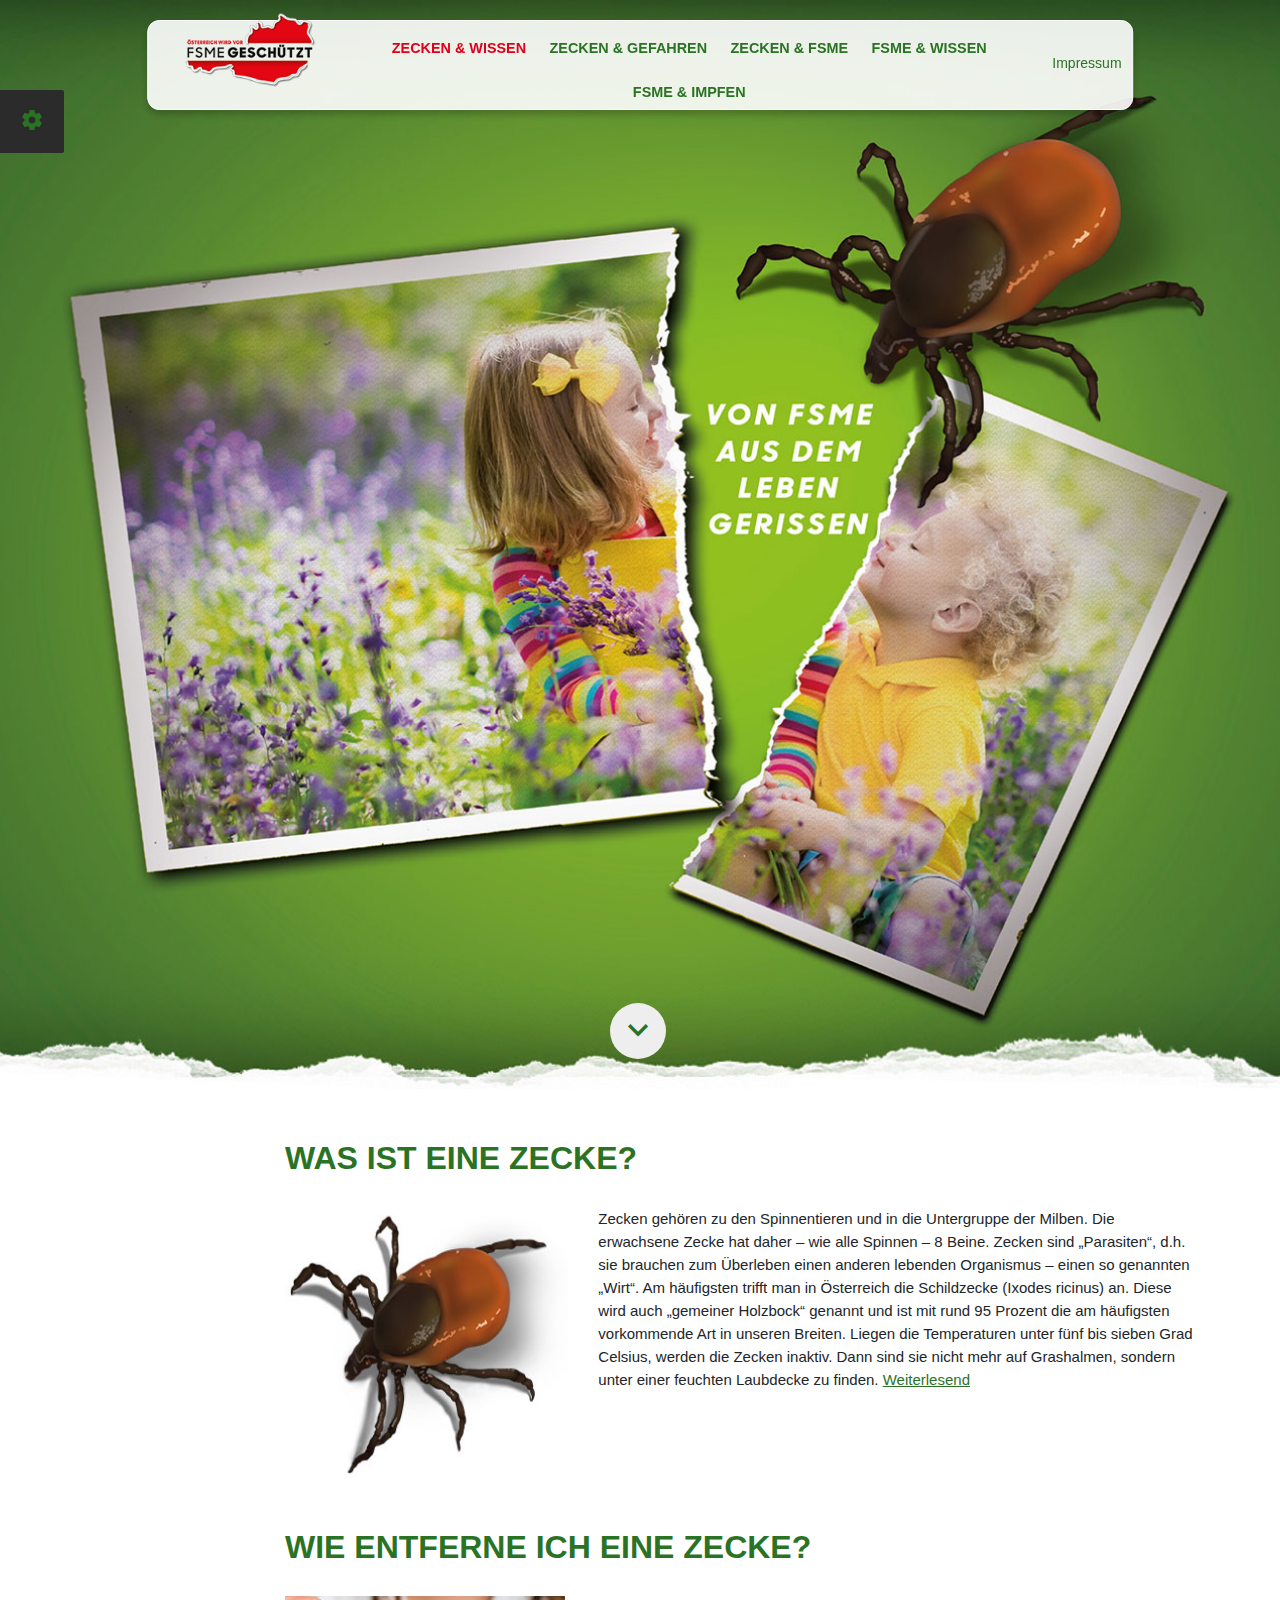
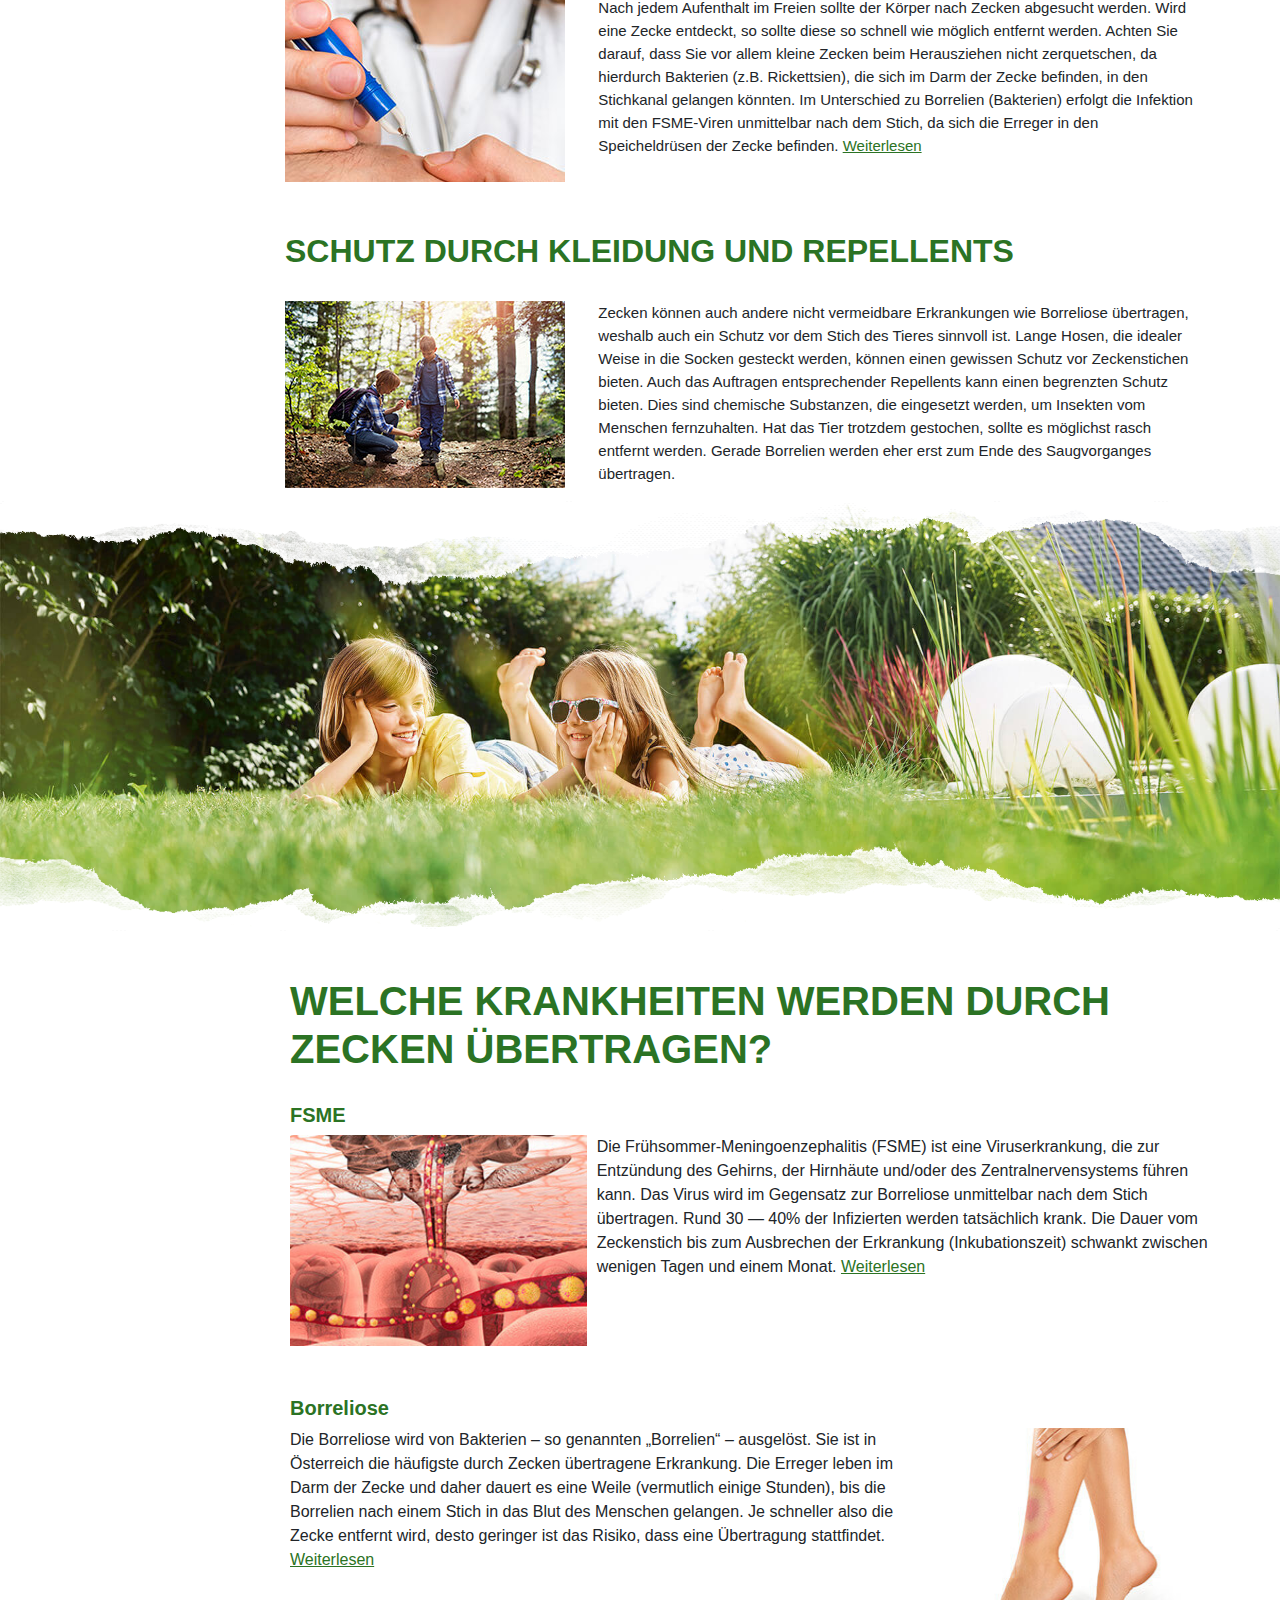
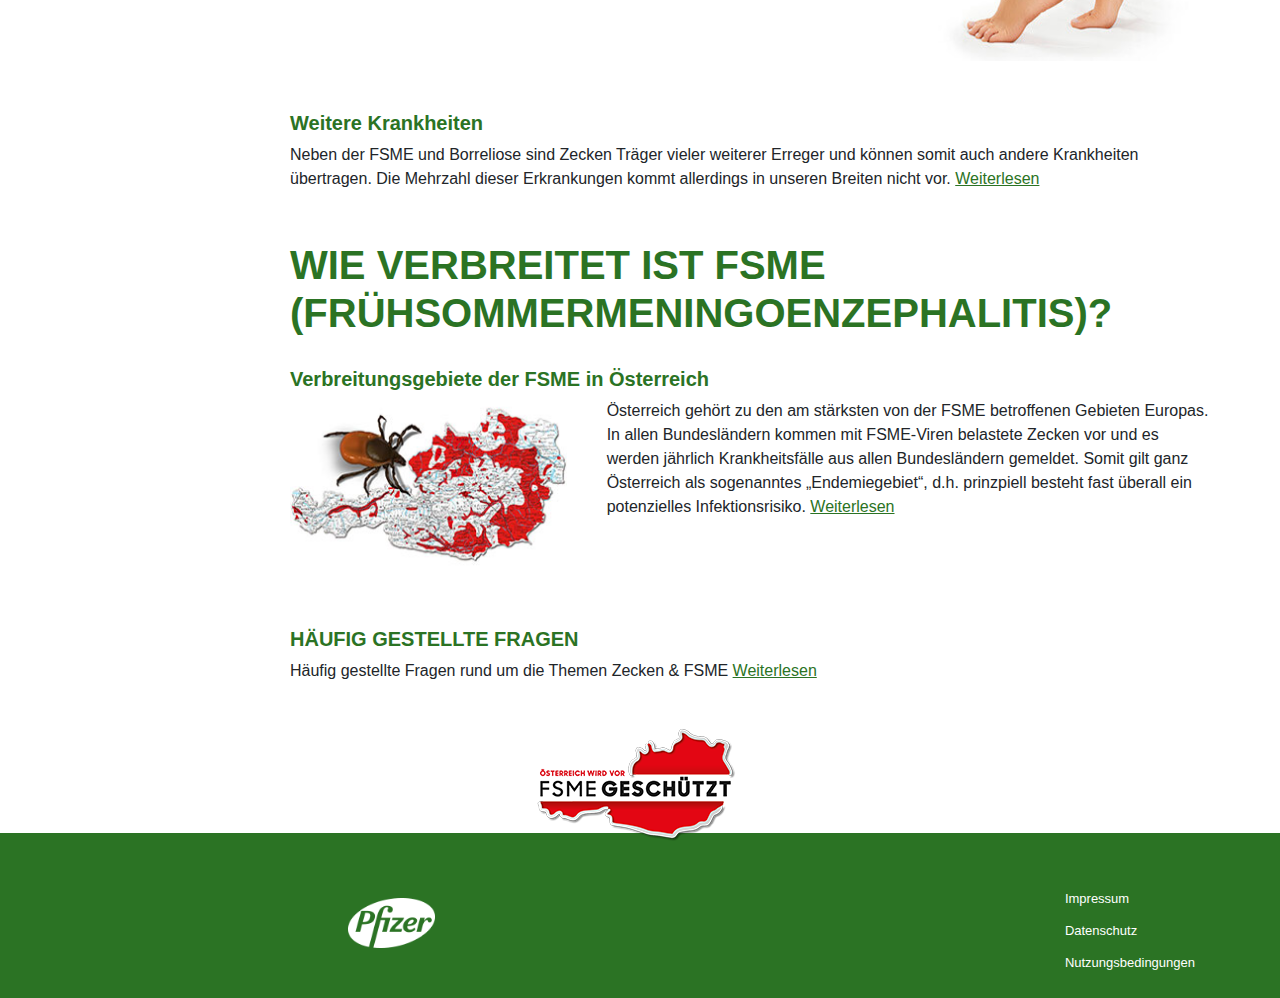
==== index.html @ 089d3fe7 "version 1.1" ====
<!DOCTYPE html>
<html lang="de">
<head>
	<meta charset="UTF-8">
	<meta name="viewport" content="width=device-width, initial-scale=1.0">
	<link rel="shortcut icon" href="favicon.ico"/>
	<title>zecken.at</title>
	<meta name="description" content="zecken.at">
	<meta name="keywords" content="zecken.at,Saudi,Limited,Corporate">
	<meta name="author" content="zecken.at">

	<!-- Social meta tags -->
	<meta property="og:type" content="product">
	<meta property="og:image" content="assets/images/logo.png">
	<meta property="og:title" content="zecken.at">
	<meta property="og:description" content="zecken.at">
	<meta property="og:site_name" content="zecken.at">
	<meta property="og:url" content="index.html">

	<!-- Twitter meta tags -->
	<meta name="twitter:card" content="assets/images/logo.png">
	<meta name="twitter:image" content="assets/images/logo.png">
	<meta name="twitter:title" content="zecken.at">
	<meta name="twitter:description" content="zecken.at">

	<!-- Import CSS files from assets -->
	<link rel="stylesheet" href="assets/css/bootstrap.min.css">
	<link rel="stylesheet" href="assets/css/material-components-web.min.css">
	<link rel="stylesheet" href="assets/css/style.css">
	<link rel="stylesheet" href="https://fonts.googleapis.com/icon?family=Material+Icons&display=swap">
	<link href="https://fonts.googleapis.com/css2?family=Montserrat:wght@400&display=swap" rel="stylesheet">
	<link href="https://fonts.googleapis.com/css2?family=Source+Sans+Pro:ital@1&display=swap" rel="stylesheet">
	<link rel="stylesheet" href="assets/css/switcher.css">

	
	<!-- Adobe Analytics -->
	<!-- <script src="//assets.adobedtm.com/XXXXXXXX/XXXXXXXX/launch-XXXXXXX-development.min.js"></script> -->
</head>
<body class="front">



	<!--===================
     start section home 
===================-->
<div id="header">
<!--===================
	start navbar
=================== -->
        <div class="nav bg-swr-el">
            <div class="container">
                <div class="row ">
                    <div class="col-md-2 ">
                        <div class="logo">
							<a href="index.html">
								<img src="assets/images/logo/logo.png" class="img-fluid" title="Home page" alt="intro image"> 
							</a>

                        </div>
                    </div>
                    <div class="col-md-9">
                        <div class="middle">
							<ul class="list-unstyled ">
								<li >
									<a class="active clr-swr-el-com" href="zeckenundwissen.html" >ZECKEN & WISSEN</a>
										<!-- Second Menu -->
										<div class="second-menu bg-swr-el">
											<ul class="list-unstyled"> 
												<li class="bg-swr-el-com-hover-bg:hover"><a class="clr-swr-el-com " href="zeckenundwissen.html#ticks-general" data-scroll="Allgemeines"> Allgemeines</a></li>
												<li class="bg-swr-el-com-hover-bg:hover "><a  class="clr-swr-el-com" href="zeckenundwissen.html#removing-ticks" data-scroll="removing-ticks"> Zeckenentfernung</a></li>
												<li class="bg-swr-el-com-hover-bg:hover" ><a class="clr-swr-el-com" href="zeckenundwissen.html#tick-species" data-scroll="tick-species">  Zeckenarten</a></li>
												<li class="bg-swr-el-com-hover-bg:hover" ><a  class="clr-swr-el-com" href="zeckenundwissen.html#development-stages" data-scroll="development-stages" data-scroll="Entwicklungsstadien">Entwicklungsstadien</a></li>
												<li class="bg-swr-el-com-hover-bg:hover" ><a  class="clr-swr-el-com"href="zeckenundwissen.html#ticks-climate" data-scroll="ticks-climate"> Zecken und das Klima</a></li>
												<li class="bg-swr-el-com-hover-bg:hover" ><a class="clr-swr-el-com" href="zeckenundwissen.html#curious-facts" data-scroll="curious-facts"> Kuriose Fakten</a></li>
											</ul>
										</div>
										<!-- End of Second Menu -->
								</li>

								<li>
									<a  class="clr-swr-el-com" href="zeckenundgefahren.html">ZECKEN & GEFAHREN</a>
										<!-- Second Menu -->
										<div class="second-menu bg-swr-el">
											<ul class="list-unstyled"> 
												<li class="bg-swr-el-com-hover-bg:hover"><a class="clr-swr-el-com " href="zeckenundgefahren.html#fsme" data-scroll="fsme" > FSME</a></li>
												<li class="bg-swr-el-com-hover-bg:hover"><a class="clr-swr-el-com " href="zeckenundgefahren.html#lyme-disease" data-scroll="lyme-disease" > Borreliose</a></li>
												<li class="bg-swr-el-com-hover-bg:hover"><a class="clr-swr-el-com " href="zeckenundgefahren.html#other-diseases" data-scroll="diseases" > Andere Krankheiten</a></li>
											</ul>
										</div>
										<!-- End of Second Menu -->
								</li>

								<li>
									<a class="clr-swr-el-com"  href="zeckenundfsme.html" >ZECKEN & FSME</a>
								</li>

								<li>
									<a class="clr-swr-el-com"  href="fsmeundwissen.html" >FSME & WISSEN</a>
										<!-- Second Menu -->
										<div class="second-menu bg-swr-el">
											<ul class="list-unstyled"> 
												<li class="bg-swr-el-com-hover-bg:hover"><a class="clr-swr-el-com " href="fsmeundwissen.html#fsme-faq" data-scroll="fsme-faq"> FSME</a></li>
												<li class="bg-swr-el-com-hover-bg:hover"><a class="clr-swr-el-com " href="fsmeundwissen.html#faq" data-scroll="faq"> Häufig gestellte Fragen</a></li>
											</ul>
										</div>
										<!-- End of Second Menu -->
								</li>

								<li>
									<a class="clr-swr-el-com" href="fsmeundimpfen.html" >FSME & IMPFEN</a>
										<!-- Second Menu -->
										<div class="second-menu bg-swr-el">
											<ul class="list-unstyled"> 
												<li class="bg-swr-el-com-hover-bg:hover"><a class="clr-swr-el-com " href="fsmeundimpfen.html#fsme" data-scroll="fsme"> Wie mache ich mich gegen FSME immun?</a></li>
												<li class="bg-swr-el-com-hover-bg:hover"><a class="clr-swr-el-com " href="fsmeundimpfen.html#primary-vaccination" data-scroll="primary-vaccination">Grundimmunisierung</a></li>
												<li class="bg-swr-el-com-hover-bg:hover"><a class="clr-swr-el-com " href="fsmeundimpfen.html#booster-vaccination" data-scroll="booster-vaccination">Auffrischungsimpfung</a></li>
												<li class="bg-swr-el-com-hover-bg:hover"><a class="clr-swr-el-com " href="fsmeundimpfen.html#side-effects" data-scroll="side-effects">Nebenwirkungen</a></li>
											</ul>
										</div>
										<!--End of Second Menu -->
								</li>
							</ul>
                        </div>
					</div>
					<div class="col-md-1 col-sm-1">
						<div class="navright-link">
							<a class="clr-swr-el-com" href="imprint.html">
								Impressum
							</a>
						</div>
						<button class="the-toggler">
							<span  class="material-icons menu-icon clr-swr-el-com ">dehaze</span>
							<span  class="material-icons close clr-swr-el-com">close</span>
						</button>

					</div>
                </div>
         
            </div>
		</div>
		
		<!-- start arrow scroll -->
		<div class="arrow bg-swr-el" > 
			<span   class="material-icons clr-swr-el-com" data-scroll="arrow-down">
				keyboard_arrow_down
			</span>
		</div>
		<!-- End of arrow scroll -->

        <!--===================
            end navbar 
        ===================-->
	</div>
<!--===================
Header Section	
===================-->
	<!-- Body Content -->
	<div class="content">

		<!-- questions content -->
		<section class="questions container" id="arrow-down">
			<div class=" section">

				<!-- question Item -->
				<div class="question-item">
					<h2 class="second-heading question-title clr-swr-el-com">WAS IST EINE ZECKE?</h2>
						<div class="question-content row">
							<div class="col-md-4 col-sm-12">
								<div class="question-image">
									<img src="assets/images/front/tick.jpg"  alt="tick img">
								</div>
							</div>
							<div class="col-md-8 col-sm-12">
								<div class="question-para">
									<p class="question-summary">Zecken gehören zu den Spinnentieren und in die Untergruppe der Milben. Die erwachsene Zecke hat daher – wie alle Spinnen – 8 Beine. Zecken sind „Parasiten“, d.h. sie brauchen zum Überleben einen anderen lebenden Organismus – einen so genannten „Wirt“. Am häufigsten trifft man in Österreich die Schildzecke (Ixodes ricinus) an. Diese wird auch „gemeiner Holzbock“ genannt und ist mit rund 95 Prozent die am häufigsten vorkommende Art in unseren Breiten. Liegen die Temperaturen unter fünf bis sieben Grad Celsius, werden die Zecken inaktiv. Dann sind sie nicht mehr auf Grashalmen, sondern unter einer feuchten Laubdecke zu finden.	
										<a class="para-link clr-swr-el-com" href="zeckenundwissen.html#ticks-general">Weiterlesend</a>												
									</p>
								</div>
							</div>
						</div>
				</div>
				<!-- End of question Item -->

				<!-- question Item -->
				<div class="question-item ">
					<h2  class="second-heading question-title clr-swr-el-com ">WIE ENTFERNE ICH EINE ZECKE?</h2>
						<div class="question-content row">
							<div class="col-md-4 col-sm-12">
								<div class="question-image">
									<img src="assets/images/front/tick-extraction.jpg"  alt="tick-extraction img">
								</div>
							</div>
							<div class="col-md-8 col-sm-12">
									<div class="question-para">
										<p class="question-summary">Nach jedem Aufenthalt im Freien sollte der Körper nach Zecken abgesucht werden. Wird eine Zecke entdeckt, so sollte diese so schnell wie möglich entfernt werden. Achten Sie darauf, dass Sie vor allem kleine Zecken beim Herausziehen nicht zerquetschen, da hierdurch Bakterien (z.B. Rickettsien), die sich im Darm der Zecke befinden, in den Stichkanal gelangen könnten. Im Unterschied zu Borrelien (Bakterien) erfolgt die Infektion mit den FSME-Viren unmittelbar nach dem Stich, da sich die Erreger in den Speicheldrüsen der Zecke befinden.
											<a class="para-link clr-swr-el-com" href="zeckenundwissen.html#removing-ticks">Weiterlesen</a>												
										</p>
									</div>
							</div>
						</div>
				</div>
				<!-- End of question Item -->	
				
				<!-- question Item -->
				<div class="question-item ">
					<h2 class="second-heading question-title clr-swr-el-com">SCHUTZ DURCH KLEIDUNG UND REPELLENTS</h2>
						<div class="question-content row">
							<div class="col-md-4 col-sm-12">
								<div class="question-image">
									<img src="assets/images/front/protection.jpg" alt="protection img">
								</div>
							</div>
							<div class="col-md-8 col-sm-12">
								<div class="question-para">
									<p class="question-summary">Zecken können auch andere nicht vermeidbare Erkrankungen wie Borreliose übertragen, weshalb auch ein Schutz vor dem Stich des Tieres sinnvoll ist. Lange Hosen, die idealer Weise in die Socken gesteckt werden, können einen gewissen Schutz vor Zeckenstichen bieten. Auch das Auftragen entsprechender Repellents kann einen begrenzten Schutz bieten. Dies sind chemische Substanzen, die eingesetzt werden, um Insekten vom Menschen fernzuhalten. Hat das Tier trotzdem gestochen, sollte es möglichst rasch entfernt werden. Gerade Borrelien werden eher erst zum Ende des Saugvorganges übertragen.</p>
																		
								</div>
							</div>
						</div>
				</div>
				<!-- End of question Item -->				

			</div>
	</section>
		<!-- End of questions content -->

		<!-- cover image -->
		<section class="cover">
			<div class="cover-image">
				<img src="assets/images/front/fp-paper-bg.jpg" class="img-fluid" alt="cover-bg image">
			</div>
		</section>
		<!-- End of cover image -->

		<!-- sections -->
		<div class="sections container">
			<!-- section-one -->
			<div class="section">
				<h2 class="second-heading h1 clr-swr-el-com">WELCHE KRANKHEITEN WERDEN DURCH ZECKEN ÜBERTRAGEN?</h2>
					
					<!-- row -->
					<div class="item">
						<h3 class="third-heading title clr-swr-el-com">FSME</h3>
							<div class="row no-gutters">
								<div class="col-md-4">
									<div class="col-left">
										<div class="item-image">
											<img src="assets/images/front/fsme_transfer.jpg" class="img-fluid" alt="fsme transfer image">
										</div>
									</div>
								</div>
								<div class="col-md-8">
									<div class="col-right">
										<p class="question-para para">Die Frühsommer-Meningoenzephalitis (FSME) ist eine Viruserkrankung, die zur Entzündung des Gehirns, der Hirnhäute und/oder des Zentralnervensystems führen kann. Das Virus wird im Gegensatz zur Borreliose unmittelbar nach dem Stich übertragen. Rund 30 — 40% der Infizierten werden tatsächlich krank. Die Dauer vom Zeckenstich bis zum Ausbrechen der Erkrankung (Inkubationszeit) schwankt zwischen wenigen Tagen und einem Monat.
											<a class="para-link clr-swr-el-com" href="zeckenundgefahren.html#fsme"> Weiterlesen</a>
										</p>
									</div>
								</div>
							</div>
					</div>
					<!-- End of row -->

					<!-- row -->
					<div class="item">
						<h3 class="third-heading title clr-swr-el-com">Borreliose</h3>
							<div class="row">
								<div class="col-md-8">
									<div class="col-left">
										<p class="para">Die Borreliose wird von Bakterien – so genannten „Borrelien“ – ausgelöst. Sie ist in Österreich die häufigste durch Zecken übertragene Erkrankung. Die Erreger leben im Darm der Zecke und daher dauert es eine Weile (vermutlich einige Stunden), bis die Borrelien nach einem Stich in das Blut des Menschen gelangen. Je schneller also die Zecke entfernt wird, desto geringer ist das Risiko, dass eine Übertragung stattfindet.
											<a class="para-link clr-swr-el-com" href="zeckenundgefahren.html#lyme-disease"> Weiterlesen	</a>
										</p>
									</div>
								</div>
								<div class="col-md-4">
									<div class="col-right">
										<div class="item-image">
											<img src="assets/images/front/lyme-disease.jpg"  alt="lyme-disease img">
										</div>
									</div>
								</div>
							</div>
					</div>
					<!-- End of row -->

					<!-- row -->
					<div class="item">
						<h3 class="third-heading title clr-swr-el-com">Weitere Krankheiten</h3>
						<p class="para">Neben der FSME und Borreliose sind Zecken Träger vieler weiterer Erreger und können somit auch andere Krankheiten übertragen. Die Mehrzahl dieser Erkrankungen kommt allerdings in unseren Breiten nicht vor.
							<a class="para-link" href="zeckenundgefahren.html#other-diseases">Weiterlesen</a>
						</p>
							
					</div>
					<!-- End of row -->	

			</div>
			<!-- End of section-one  -->

			<!-- section-two -->
			<div class="section">
				<h2 class="second-heading h1 clr-swr-el-com">WIE VERBREITET IST FSME (FRÜHSOMMERMENINGOENZEPHALITIS)?</h2>
				<!-- row -->
					<div class="item">
						<h3 class="third-heading title clr-swr-el-com">Verbreitungsgebiete der FSME in Österreich</h3>
							<div class="row">
								<div class="col-md-4">
									<div class="col-right">
										<div class="item-image">
											<img src="assets/images/front/meningoencephalitis.jpg" alt="meningoencephalitis img">
										</div>
									</div>
								</div>
								<div class="col-md-8">
									<div class="col-left">
										<p class="para">Österreich gehört zu den am stärksten von der FSME betroffenen Gebieten Europas. In allen Bundesländern kommen mit FSME-Viren belastete Zecken vor und es werden jährlich Krankheitsfälle aus allen Bundesländern gemeldet. Somit gilt ganz Österreich als sogenanntes „Endemiegebiet“, d.h. prinzpiell besteht fast überall ein potenzielles Infektionsrisiko.
											<a class="para-link clr-swr-el-com" href="zeckenundgefahren.html#fsme"> Weiterlesen</a>
										</p>
									</div>
								</div>
							</div>
					</div>
				<!-- End of row -->

				<!-- row -->
				<div class="item">
					<h3 class=" third-heading title clr-swr-el-com "> HÄUFIG GESTELLTE FRAGEN </h3>
					<p class="para">Häufig gestellte Fragen rund um die Themen Zecken & FSME 
						<a class="para-link clr-swr-el-com" href="fsmeundwissen.html#faq">Weiterlesen</a>
					</p>
						
				</div>
				<!-- End of row -->	
		<!-- End of section-one  -->

			</div>
			<!-- End of section-two -->
		</div>
		<!-- End of sections -->


	</div>
	<!-- End of Body Content -->


	<!-- Footer Section -->
	<section id="footer" class="bg-swr-el-com">
		<div class="container">
			<div class="content-section">
				<div class="row">

					<div class="col-lg-4 col-sm-12">
						<div class="left-content">
								<div class="images">
									<div class="row no-gutters">
										<div class="col-lg-9 col-md-6 image-one">
											<img src="assets/images/impressum/vhi.png" class="img-fluid bg-swr-el-com"  title="Vfi-logo" alt="">
										</div>
											<div class="col-lg-3 col-md-6 image-two">
												<img src="assets/images/logo/logo-pfizer-small.png" class="img-fluid bg-swr-el-com" title="Pfizer logo" alt="">
											</div>
									</div>
								</div>   
						</div>
					</div>

					<div class="col-lg-4 col-sm-12">
							<div class="middle-content">
								<div class="logo-image">
									<img src="assets/images/logo/footer_logo.png" alt="footer_logo ">
								</div>
							</div>
					</div>

					<div class="col-lg-4 col-sm-12">
							<div class="right-content">
								<ul class="list-unstyled">
									<li class="menu-item"><a href='#' target="_blank">Impressum</a></li>
									<li class="menu-item"><a href='#' target="_blank" >Datenschutz</a></li>
									<li class="menu-item"><a href='#' target="_blank">Nutzungsbedingungen</a></li>
								</ul>
							</div>
					</div>

				</div>

			</div>
	   	</div>
	</section>
	<!-- End of Footer Section -->

   <!-- Layout Options -->
   <div id="layout-swr" class="layout-options">
		<div class="box-layout">
			<h3>Style Switcher</h3>
			<!-- Background -->
			<div class="block-switcher Background-color-swr">
				<h4>Background color:</h4>
				<button class="pfblue" value="pfblue_theme" data-value="0093d0"></button>
				<button class="black" value="black_theme" data-value="000000"></button>
				<button class="gray" value="gray_theme" data-value="616365"></button>
				<button class="cyan" value="cyan_theme" data-value="00aeef"></button>
				<button class="red" value="red_theme" data-value="cc292b"></button>
				<button class="magenta" value="magenta_theme" data-value="d6006e"></button>
				<button class="green" value="green_theme" data-value="00a950"></button>
				<button class="orange" value="orange_theme" data-value="f8971d"></button>
				<button class="lightblue" value="lightblue_theme" data-value="75d1e0"></button>
				<button class="lightgreen" value="lightgreen_theme" data-value="7dba00"></button>
				<button class="yellow" value="yellow_theme" data-value="f7d417"></button>
				<button class="lightred" value="lightred_theme" data-value="f26649"></button>
				<button class="blue" value="blue_theme" data-value="002596"></button>
				<button class="purple" value="purple_theme" data-value="4a245e"></button>
			</div>
			<!-- Components -->
			<div class="block-switcher components-color-swr">
				<h4>Primary color:</h4>
				<button class="pfblue" value="pfblue_theme" data-value="0093d0"></button>
				<button class="black" value="black_theme" data-value="000000"></button>
				<button class="gray" value="gray_theme" data-value="616365"></button>
				<button class="cyan" value="cyan_theme" data-value="00aeef"></button>
				<button class="red" value="red_theme" data-value="cc292b"></button>
				<button class="magenta" value="magenta_theme" data-value="d6006e"></button>
				<button class="green" value="green_theme" data-value="00a950"></button>
				<button class="orange" value="orange_theme" data-value="f8971d"></button>
				<button class="lightblue" value="lightblue_theme" data-value="75d1e0"></button>
				<button class="lightgreen" value="lightgreen_theme" data-value="7dba00"></button>
				<button class="yellow" value="yellow_theme" data-value="f7d417"></button>
				<button class="lightred" value="lightred_theme" data-value="f26649"></button>
				<button class="blue" value="blue_theme" data-value="002596"></button>
				<button class="purple" value="purple_theme" data-value="4a245e"></button>
			</div>
			<!-- Fonts Family -->
			<div class="block-switcher fonts-family-swr">
				<h4>Font type:</h4>
				<button class="helveticaNeue active" value="helveticaNeue_theme" data-font="helveticaNeue">Helvetica Neue</button>
				<button class="fsalbert" value="fsalbert_theme" data-font="fsalbert">FSAlbert</button>
			</div>
		</div>
		<div class="icon-cog">
			<span class="material-icons">settings</span>
		</div>
	</div>
	<!-- 	End of Layout Options -->


	
	<!-- Import JS files from assets -->
	<script src="assets/js/jquery-1.11.1.min.js"></script>
	<script src="assets/js/bootstrap.min.js"></script>
	<script src="assets/js/material-components-web.min.js"></script>
	<script src="assets/js/switcher.js"></script>
	<script src="assets/js/main.js"></script>
	<!-- Adobe Analytics -->
	<!-- <script type="text/javascript">_satellite.pageBottom();</script> -->
</body>
</html>
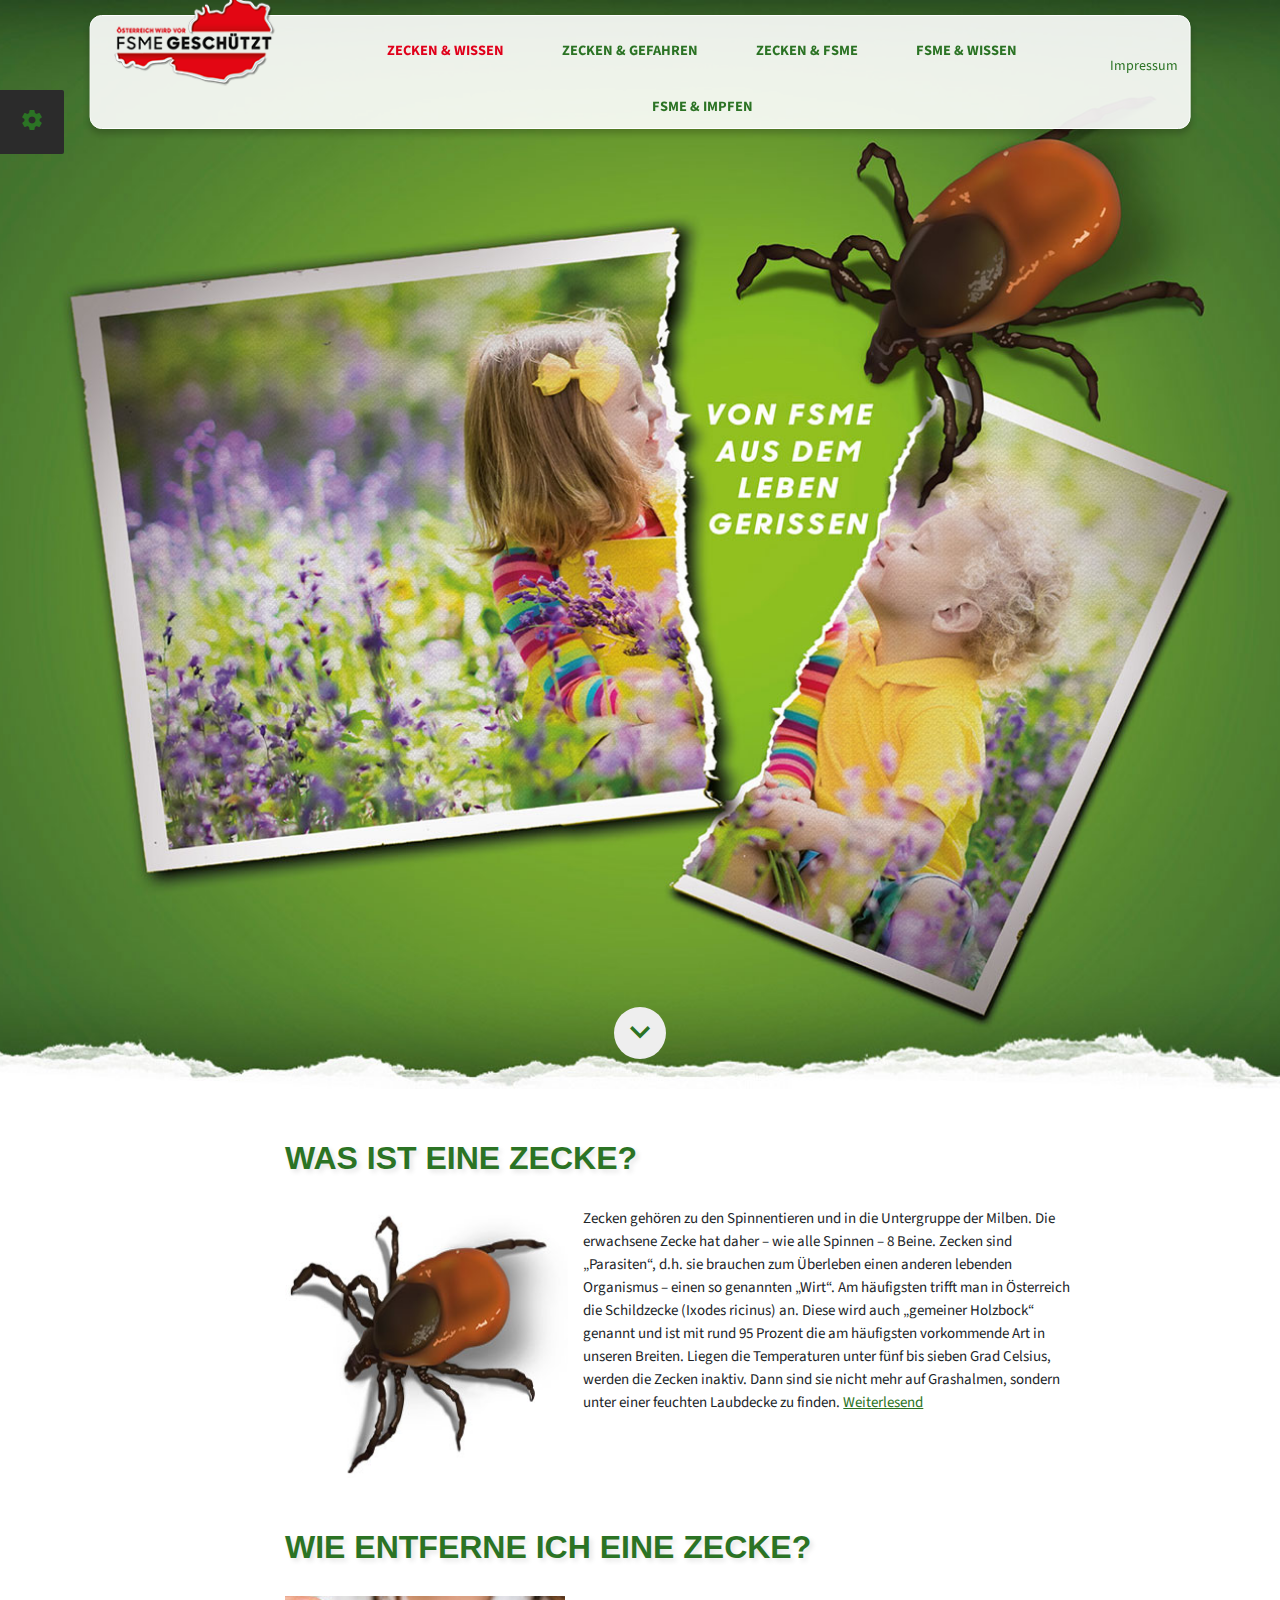
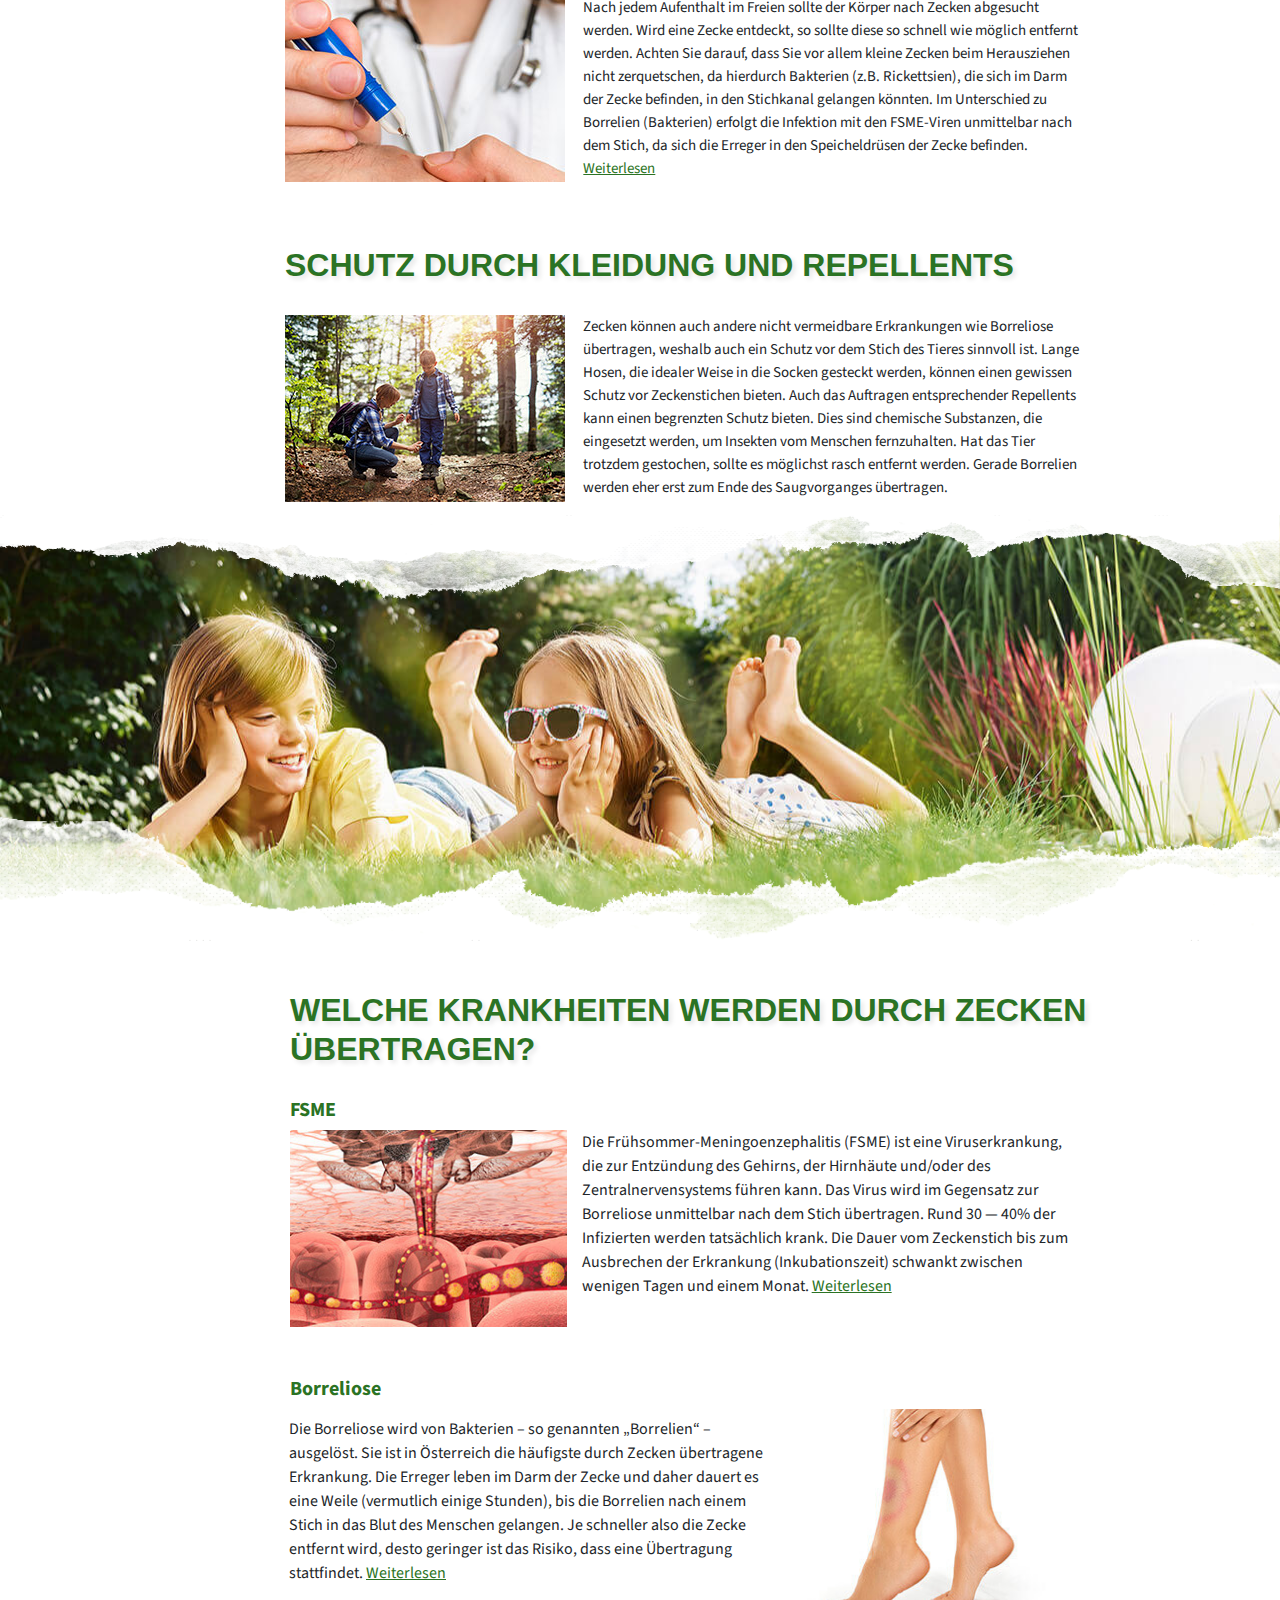
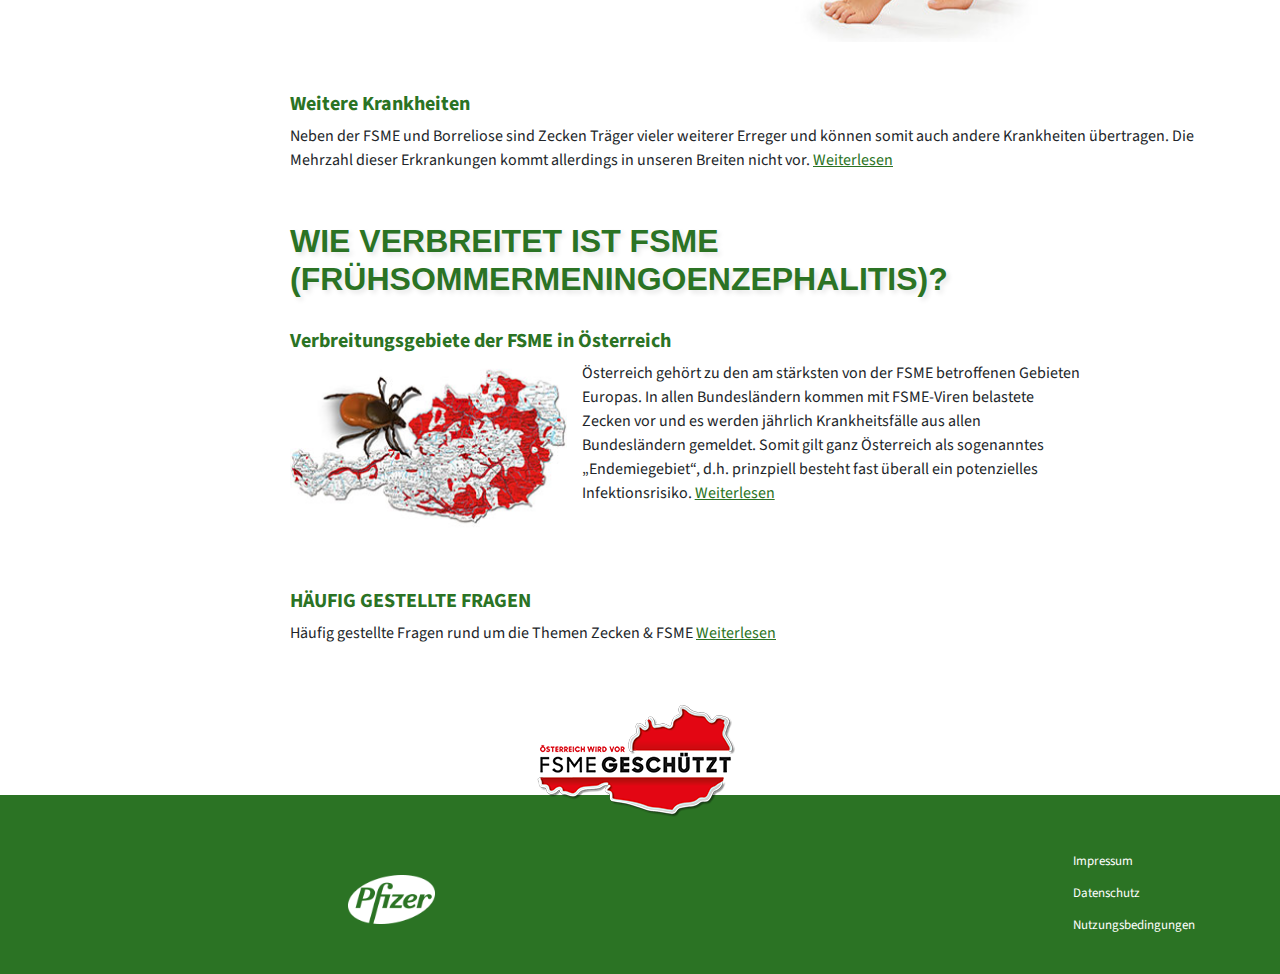
==== commit e97dfb69: "some updater" ====
--- a/index.html
+++ b/index.html
@@ -29,7 +29,7 @@
 	<link rel="stylesheet" href="assets/css/style.css">
 	<link rel="stylesheet" href="https://fonts.googleapis.com/icon?family=Material+Icons&display=swap">
 	<link href="https://fonts.googleapis.com/css2?family=Montserrat:wght@400&display=swap" rel="stylesheet">
-	<link href="https://fonts.googleapis.com/css2?family=Source+Sans+Pro:ital@1&display=swap" rel="stylesheet">
+	<link href="https://fonts.googleapis.com/css2?family=Source+Sans+Pro&display=swap" rel="stylesheet">
 	<link rel="stylesheet" href="assets/css/switcher.css">
 
 	
@@ -170,7 +170,7 @@
 									<img src="assets/images/front/tick.jpg"  alt="tick img">
 								</div>
 							</div>
-							<div class="col-md-8 col-sm-12">
+							<div class="col-md-8 col-sm-12 p-0">
 								<div class="question-para">
 									<p class="question-summary">Zecken gehören zu den Spinnentieren und in die Untergruppe der Milben. Die erwachsene Zecke hat daher – wie alle Spinnen – 8 Beine. Zecken sind „Parasiten“, d.h. sie brauchen zum Überleben einen anderen lebenden Organismus – einen so genannten „Wirt“. Am häufigsten trifft man in Österreich die Schildzecke (Ixodes ricinus) an. Diese wird auch „gemeiner Holzbock“ genannt und ist mit rund 95 Prozent die am häufigsten vorkommende Art in unseren Breiten. Liegen die Temperaturen unter fünf bis sieben Grad Celsius, werden die Zecken inaktiv. Dann sind sie nicht mehr auf Grashalmen, sondern unter einer feuchten Laubdecke zu finden.	
 										<a class="para-link clr-swr-el-com" href="zeckenundwissen.html#ticks-general">Weiterlesend</a>												
@@ -183,14 +183,14 @@
 
 				<!-- question Item -->
 				<div class="question-item ">
-					<h2  class="second-heading question-title clr-swr-el-com ">WIE ENTFERNE ICH EINE ZECKE?</h2>
+					<h2  class="second-heading question-title clr-swr-el-com ">Wie entferne ich eine Zecke?</h2>
 						<div class="question-content row">
 							<div class="col-md-4 col-sm-12">
 								<div class="question-image">
 									<img src="assets/images/front/tick-extraction.jpg"  alt="tick-extraction img">
 								</div>
 							</div>
-							<div class="col-md-8 col-sm-12">
+							<div class="col-md-8 col-sm-12 p-0">
 									<div class="question-para">
 										<p class="question-summary">Nach jedem Aufenthalt im Freien sollte der Körper nach Zecken abgesucht werden. Wird eine Zecke entdeckt, so sollte diese so schnell wie möglich entfernt werden. Achten Sie darauf, dass Sie vor allem kleine Zecken beim Herausziehen nicht zerquetschen, da hierdurch Bakterien (z.B. Rickettsien), die sich im Darm der Zecke befinden, in den Stichkanal gelangen könnten. Im Unterschied zu Borrelien (Bakterien) erfolgt die Infektion mit den FSME-Viren unmittelbar nach dem Stich, da sich die Erreger in den Speicheldrüsen der Zecke befinden.
 											<a class="para-link clr-swr-el-com" href="zeckenundwissen.html#removing-ticks">Weiterlesen</a>												
@@ -210,7 +210,7 @@
 									<img src="assets/images/front/protection.jpg" alt="protection img">
 								</div>
 							</div>
-							<div class="col-md-8 col-sm-12">
+							<div class="col-md-8 col-sm-12 p-0">
 								<div class="question-para">
 									<p class="question-summary">Zecken können auch andere nicht vermeidbare Erkrankungen wie Borreliose übertragen, weshalb auch ein Schutz vor dem Stich des Tieres sinnvoll ist. Lange Hosen, die idealer Weise in die Socken gesteckt werden, können einen gewissen Schutz vor Zeckenstichen bieten. Auch das Auftragen entsprechender Repellents kann einen begrenzten Schutz bieten. Dies sind chemische Substanzen, die eingesetzt werden, um Insekten vom Menschen fernzuhalten. Hat das Tier trotzdem gestochen, sollte es möglichst rasch entfernt werden. Gerade Borrelien werden eher erst zum Ende des Saugvorganges übertragen.</p>
 																		
@@ -221,7 +221,7 @@
 				<!-- End of question Item -->				
 
 			</div>
-	</section>
+		</section>
 		<!-- End of questions content -->
 
 		<!-- cover image -->
@@ -241,7 +241,7 @@
 					<!-- row -->
 					<div class="item">
 						<h3 class="third-heading title clr-swr-el-com">FSME</h3>
-							<div class="row no-gutters">
+							<div class="row">
 								<div class="col-md-4">
 									<div class="col-left">
 										<div class="item-image">
@@ -251,7 +251,7 @@
 								</div>
 								<div class="col-md-8">
 									<div class="col-right">
-										<p class="question-para para">Die Frühsommer-Meningoenzephalitis (FSME) ist eine Viruserkrankung, die zur Entzündung des Gehirns, der Hirnhäute und/oder des Zentralnervensystems führen kann. Das Virus wird im Gegensatz zur Borreliose unmittelbar nach dem Stich übertragen. Rund 30 — 40% der Infizierten werden tatsächlich krank. Die Dauer vom Zeckenstich bis zum Ausbrechen der Erkrankung (Inkubationszeit) schwankt zwischen wenigen Tagen und einem Monat.
+										<p class="section-para para">Die Frühsommer-Meningoenzephalitis (FSME) ist eine Viruserkrankung, die zur Entzündung des Gehirns, der Hirnhäute und/oder des Zentralnervensystems führen kann. Das Virus wird im Gegensatz zur Borreliose unmittelbar nach dem Stich übertragen. Rund 30 — 40% der Infizierten werden tatsächlich krank. Die Dauer vom Zeckenstich bis zum Ausbrechen der Erkrankung (Inkubationszeit) schwankt zwischen wenigen Tagen und einem Monat.
 											<a class="para-link clr-swr-el-com" href="zeckenundgefahren.html#fsme"> Weiterlesen</a>
 										</p>
 									</div>
@@ -266,7 +266,7 @@
 							<div class="row">
 								<div class="col-md-8">
 									<div class="col-left">
-										<p class="para">Die Borreliose wird von Bakterien – so genannten „Borrelien“ – ausgelöst. Sie ist in Österreich die häufigste durch Zecken übertragene Erkrankung. Die Erreger leben im Darm der Zecke und daher dauert es eine Weile (vermutlich einige Stunden), bis die Borrelien nach einem Stich in das Blut des Menschen gelangen. Je schneller also die Zecke entfernt wird, desto geringer ist das Risiko, dass eine Übertragung stattfindet.
+										<p class="section-para para ml-md-4 mt-md-2">Die Borreliose wird von Bakterien – so genannten „Borrelien“ – ausgelöst. Sie ist in Österreich die häufigste durch Zecken übertragene Erkrankung. Die Erreger leben im Darm der Zecke und daher dauert es eine Weile (vermutlich einige Stunden), bis die Borrelien nach einem Stich in das Blut des Menschen gelangen. Je schneller also die Zecke entfernt wird, desto geringer ist das Risiko, dass eine Übertragung stattfindet.
 											<a class="para-link clr-swr-el-com" href="zeckenundgefahren.html#lyme-disease"> Weiterlesen	</a>
 										</p>
 									</div>
--- a/assets/css/style.css
+++ b/assets/css/style.css
@@ -5,16 +5,253 @@
 /*
 **End of prefixer
 */
-@media (max-width: 375px) {
+@media (min-width: 1024px) and (max-width: 1200px) {
   #header .nav {
-    padding: 20px 10px;
+    width: 95%;
+    top: 15px;
+    border-radius: 10px;
+    padding: 0 45px;
+  }
+  #header .nav .col-md-2 .logo {
+    top: 5px;
+  }
+  #header .nav .middle ul {
+    display: flex;
+  }
+  #header .nav .middle ul li {
+    padding: 10px 6px;
+  }
+  #header .nav .middle ul li .second-menu ul {
+    display: block;
+  }
+  #header .nav .middle .navright-link {
+    margin-top: 50px;
+    margin-left: -15px;
+  }
+}
+@media (min-width: 376px) and (max-width: 767px) {
+  #header .nav {
+    width: 100%;
+    top: 0;
+    border-radius: 0;
+    padding: 20px;
   }
   #header .nav .logo {
     top: -15px;
   }
-  #header .nav .logo img {
+  #header .nav .middle ul li {
+    padding: 0 10px;
+  }
+  #header .nav .the-toggler {
+    display: block;
+  }
+}
+@media (max-width: 768px) {
+  .second-heading {
+    font-size: 24px;
+    word-break: break-word;
+  }
+
+  .container, .container-md, .container-sm {
+    max-width: 100%;
+  }
+
+  .sections .section {
+    padding-top: 50px;
+    margin-right: 40px;
+  }
+
+  .mit .find {
+    margin-right: 35px;
+  }
+
+  #tick-species .basic .part .fourth {
+    margin-top: 60px;
+  }
+
+  #footer {
+    height: 300px;
+  }
+  #footer .content-section .left-content .images .image-one img {
+    margin-left: 120px;
+  }
+  #footer .content-section .left-content .images .image-two img {
+    margin-left: 50px;
+  }
+  #footer .content-section .middle-content {
+    bottom: 95px;
+    left: 50%;
+    transform: translateX(-50%);
+  }
+  #footer .content-section .right-content ul {
+    text-align: center;
+    left: 0;
+    margin-top: 30px;
+  }
+}
+@media (min-width: 376px) and (max-width: 768px) {
+  #header .nav {
+    width: 95%;
+    top: 15px;
+    border-radius: 10px;
+    padding: 0 20px;
+  }
+  #header .nav .col-md-2 .logo {
+    top: 13px;
+  }
+  #header .nav .middle ul {
+    display: flex;
+  }
+  #header .nav .middle ul li {
+    padding: 10px 6px;
+  }
+  #header .nav .middle ul li .second-menu ul {
+    display: block;
+  }
+  #header .nav .col-md-1 .navright-link {
+    margin-top: 50px;
+    margin-left: auto;
+  }
+
+  #header .arrow {
+    right: 48%;
+    bottom: 40px;
+  }
+
+  .full-nav .full-navbar .col-md-9 .middle {
+    margin-left: 10px;
+  }
+  .full-nav .full-navbar .col-md-9 .middle ul li {
+    padding: 6px 0 0px 40px;
+  }
+
+  .basic .space-top {
+    max-width: calc(100% - 180px);
+  }
+
+  .part img {
+    padding: 0 130px;
+  }
+}
+@media (min-width: 768px) and (max-width: 1024px) {
+  .full-nav .full-navbar {
+    width: 90%;
+    top: 0;
+    border-radius: 20px;
+    padding: 0 20px;
+  }
+  .full-nav .full-navbar .logo {
+    top: 13px;
+  }
+  .full-nav .full-navbar .middle ul {
+    display: flex;
+  }
+  .full-nav .full-navbar .middle ul li {
+    padding: 10px 5px;
+  }
+  .full-nav .full-navbar .middle ul li .second-menu ul {
+    display: block;
+  }
+  .full-nav .full-navbar .middle .navright-link {
+    margin-top: 60px;
+    margin-left: -5px;
+  }
+}
+@media (min-width: 768px) and (max-width: 1024px) {
+  .side-menu {
+    left: 20px;
+  }
+}
+@media (min-width: 768px) and (max-width: 991px) {
+  .basic {
+    margin-bottom: 60px;
+  }
+  .basic .part {
+    padding: 110px 0 0 0;
+  }
+  .basic .part img {
+    margin-left: 0;
+    width: 100%;
+  }
+}
+@media (min-width: 768px) and (max-width: 1024px) {
+  .cover .cover-para {
+    padding: 150px 0;
+  }
+  .cover .cover-para::after {
+    top: 72%;
+  }
+
+  .areas {
+    padding-top: 110px;
+    margin-bottom: 100px;
+  }
+
+  #header .nav .middle ul li .second-menu {
+    top: 85px;
+  }
+  #header .nav .middle ul li .second-menu ul {
+    display: block;
+  }
+}
+@media (min-width: 1024px) {
+  .second-heading {
+    word-break: break-word;
+  }
+}
+@media (max-width: 1200px) {
+  #header {
+    min-height: 100vh;
+  }
+
+  .questions .section .question-item .question-content .question-image img {
+    max-width: 100%;
+  }
+  .questions .section .question-item .question-content .question-para {
+    margin-left: 0;
+  }
+}
+@media (min-width: 991px) and (max-width: 1025px) {
+  #header .arrow {
+    bottom: 50px;
+    right: 45%;
+  }
+
+  .basic {
+    margin-bottom: 60px;
+  }
+  .basic .part {
+    padding-top: 100px;
+  }
+  .basic .part img {
+    width: 100%;
+  }
+}
+@media (max-width: 375px) {
+  img {
+    padding-left: 30px;
+  }
+
+  .basic {
+    padding: 0;
+  }
+
+  .second-heading {
+    text-transform: lowercase;
+  }
+
+  #header .nav {
+    width: 100%;
+    top: 0;
+    border-radius: 0;
+    padding: 20px 10px;
+  }
+  #header .nav .col-md-2 .logo {
+    top: -20px;
+  }
+  #header .nav .col-md-2 .logo img {
     width: 120px;
-    height: 90px;
+    height: 80px;
   }
   #header .nav .middle {
     display: none;
@@ -69,6 +306,12 @@
   #header .nav .the-toggler {
     display: block;
   }
+  #header .nav .the-toggler .menu-icon, #header .nav .the-toggler .close {
+    font-size: 30px;
+  }
+  #header .nav .navbar-scroll {
+    top: 60px;
+  }
   #header .arrow {
     right: 40%;
   }
@@ -79,14 +322,14 @@
     border-radius: 0;
     padding: 0 20px;
   }
-  .full-nav .full-navbar .logo {
+  .full-nav .full-navbar .col-md-2 .logo {
     top: 0;
   }
-  .full-nav .full-navbar .logo img {
+  .full-nav .full-navbar .col-md-2 .logo img {
     width: 120px;
     height: 90px;
   }
-  .full-nav .full-navbar .middle {
+  .full-nav .full-navbar .col-md-9 .middle {
     display: none;
     position: fixed;
     left: -100%;
@@ -99,14 +342,14 @@
     -o-transition: all 3s ease-in-out;
     transition: all 3s ease-in-out;
   }
-  .full-nav .full-navbar .middle ul li {
+  .full-nav .full-navbar .col-md-9 .middle ul li {
     width: 100%;
     border-bottom: 1px solid #eee;
     text-align: left;
     margin-top: 0;
     padding: 15px;
   }
-  .full-nav .full-navbar .middle ul li .second-menu {
+  .full-nav .full-navbar .col-md-9 .middle ul li .second-menu {
     padding-left: 15px;
     margin-top: 0;
     top: 30px;
@@ -115,10 +358,10 @@
     -o-transition: all 1s ease-in-out;
     transition: all 1s ease-in-out;
   }
-  .full-nav .full-navbar .middle ul li .second-menu ul {
+  .full-nav .full-navbar .col-md-9 .middle ul li .second-menu ul {
     box-shadow: none;
   }
-  .full-nav .full-navbar .middle ul li .second-menu ul li {
+  .full-nav .full-navbar .col-md-9 .middle ul li .second-menu ul li {
     padding: 5px;
     border-bottom: 1px solid #fff;
     -webkit-transition: all 1s ease-in-out;
@@ -126,7 +369,7 @@
     -o-transition: all 1s ease-in-out;
     transition: all 1s ease-in-out;
   }
-  .full-nav .full-navbar .middle.open {
+  .full-nav .full-navbar .col-md-9 .middle.open {
     left: 0%;
     display: block;
     -webkit-transition: all 3s ease-in-out;
@@ -134,10 +377,10 @@
     -o-transition: all 3s ease-in-out;
     transition: all 3s ease-in-out;
   }
-  .full-nav .full-navbar .navright-link {
-    margin-top: 0;
-  }
-  .full-nav .full-navbar .navright-link a {
+  .full-nav .full-navbar .col-md-1 .navright-link {
+    margin: 0;
+  }
+  .full-nav .full-navbar .col-md-1 .navright-link a {
     display: none;
   }
   .full-nav .full-navbar .the-toggler {
@@ -154,8 +397,14 @@
   .questions .section .question-item {
     margin-left: 10px;
   }
-  .questions .section .question-item .question-para {
-    margin-left: 0px;
+  .questions .section .question-item .question-content .question-para {
+    margin-left: 10px;
+    margin-top: 15px;
+  }
+
+  .basic .space-top {
+    max-width: 100%;
+    margin-left: 0;
   }
 
   .sections .section {
@@ -163,10 +412,21 @@
     padding: 70px 0 0 0;
     margin-left: 15px;
   }
+  .sections .section .item {
+    margin-left: 10px;
+  }
+  .sections .section .item .col-md-8 {
+    margin-left: 15px;
+    margin-top: 20px;
+  }
 
   .basic .part {
     max-width: 100%;
     padding-top: 100px;
+    padding-left: 15px;
+  }
+  .basic .part .first {
+    margin-left: 20px;
   }
 
   #removing-ticks .basic .part-two .part-two-img img {
@@ -181,224 +441,23 @@
     font-size: 14px;
   }
 
+  #footer {
+    height: 400px;
+    margin-top: 100px;
+  }
   #footer .content-section .left-content .images .image-one img {
-    margin-left: 0;
+    margin-left: 15px;
   }
   #footer .content-section .left-content .images .image-two img {
-    margin-left: 120px;
+    margin-left: 115px;
   }
   #footer .content-section .middle-content {
-    bottom: 170px;
+    bottom: 195px;
   }
   #footer .content-section .right-content ul {
     text-align: center;
-    margin-top: 35px;
     left: 0;
-    right: 0;
-  }
-}
-@media (min-width: 376px) and (max-width: 767px) {
-  #header .nav {
-    width: 100%;
-    top: 0;
-    border-radius: 0;
-    padding: 20px;
-  }
-  #header .nav .logo {
-    top: -15px;
-  }
-  #header .nav .middle ul li {
-    padding: 0 10px;
-  }
-  #header .nav .the-toggler {
-    display: block;
-  }
-}
-@media (max-width: 768px) {
-  .second-heading {
-    font-size: 24px;
-    word-break: break-word;
-  }
-
-  .container, .container-md, .container-sm {
-    max-width: 100%;
-  }
-
-  .sections .section {
-    padding-top: 50px;
-    margin-right: 40px;
-  }
-
-  .mit .find {
-    margin-right: 35px;
-  }
-
-  #tick-species .basic .part .fourth {
-    margin-top: 60px;
-  }
-}
-@media (min-width: 376px) and (max-width: 768px) {
-  #header .nav {
-    width: 90%;
-    top: 15px;
-    border-radius: 10px;
-    padding: 0 20px;
-  }
-  #header .nav .logo {
-    top: 13px;
-  }
-  #header .nav .middle ul {
-    display: flex;
-  }
-  #header .nav .middle ul li {
-    padding: 10px 6px;
-  }
-  #header .nav .middle ul li .second-menu ul {
-    display: block;
-  }
-  #header .nav .navright-link {
-    margin-top: 50px;
-    margin-left: -15px;
-  }
-
-  #header .arrow {
-    right: 48%;
-    bottom: 40px;
-  }
-
-  #footer {
-    position: relative;
-  }
-  #footer .content-section .left-content .images .image-one img {
-    margin-left: 120px;
-  }
-  #footer .content-section .left-content .images .image-two img {
-    margin-left: 50px;
-  }
-  #footer .content-section .middle-content {
-    position: absolute;
-    bottom: 95px;
-    left: 35px;
-  }
-  #footer .content-section .right-content ul {
-    text-align: center;
-    margin-top: 35px;
-    left: 0;
-    right: 0;
-  }
-}
-@media (min-width: 768px) and (max-width: 1024px) {
-  .full-nav .full-navbar {
-    width: 90%;
-    top: 0;
-    border-radius: 20px;
-    padding: 0 20px;
-  }
-  .full-nav .full-navbar .logo {
-    top: 13px;
-  }
-  .full-nav .full-navbar .middle ul {
-    display: flex;
-  }
-  .full-nav .full-navbar .middle ul li {
-    padding: 10px 5px;
-  }
-  .full-nav .full-navbar .middle ul li .second-menu ul {
-    display: block;
-  }
-  .full-nav .full-navbar .middle .navright-link {
-    margin-top: 60px;
-    margin-left: -5px;
-  }
-}
-@media (min-width: 768px) and (max-width: 1024px) {
-  .side-menu {
-    left: 10px;
-  }
-}
-@media (min-width: 768px) and (max-width: 991px) {
-  .basic {
-    margin-bottom: 60px;
-  }
-  .basic .part {
-    padding: 110px 0 0 0;
-  }
-  .basic .part img {
-    margin-left: 0;
-    width: 100%;
-  }
-}
-@media (min-width: 768px) and (max-width: 1024px) {
-  .cover .cover-para {
-    padding: 150px 0;
-  }
-  .cover .cover-para::after {
-    top: 72%;
-  }
-
-  .areas {
-    padding-top: 110px;
-    margin-bottom: 100px;
-  }
-
-  #header .nav .middle ul li .second-menu {
-    top: 85px;
-  }
-  #header .nav .middle ul li .second-menu ul {
-    display: block;
-  }
-}
-@media (min-width: 1024px) {
-  .second-heading {
-    word-break: break-word;
-  }
-}
-@media (max-width: 1200px) {
-  .questions .section .question-item .question-content .question-image img {
-    max-width: 100%;
-  }
-  .questions .section .question-item .question-content .question-para {
-    margin-left: 0;
-  }
-}
-@media (min-width: 1024px) and (max-width: 1200px) {
-  #header .nav {
-    width: 90%;
-    top: 15px;
-    border-radius: 10px;
-    padding: 0 45px;
-  }
-  #header .nav .logo {
-    top: 13px;
-  }
-  #header .nav .middle ul {
-    display: flex;
-  }
-  #header .nav .middle ul li {
-    padding: 10px 6px;
-  }
-  #header .nav .middle ul li .second-menu ul {
-    display: block;
-  }
-  #header .nav .middle .navright-link {
-    margin-top: 50px;
-    margin-left: -15px;
-  }
-}
-@media (min-width: 991px) and (max-width: 1025px) {
-  #header .arrow {
-    bottom: 50px;
-    right: 45%;
-  }
-
-  .basic {
-    margin-bottom: 60px;
-  }
-  .basic .part {
-    padding-top: 100px;
-  }
-  .basic .part img {
-    width: 100%;
+    margin-top: 40px;
   }
 }
 /* Start Header in front page*/
@@ -411,9 +470,9 @@
 }
 #header .nav {
   position: fixed;
-  top: 20px;
+  top: 15px;
   left: 50%;
-  width: 77%;
+  width: 86%;
   transform: translateX(-50%);
   border: 1px solid #fff;
   background-color: #eee;
@@ -441,9 +500,12 @@
   -o-transition: all 1s ease-in-out;
   transition: all 1s ease-in-out;
 }
-#header .nav .logo {
+#header .nav .col-md-2 {
+  padding: 0;
+}
+#header .nav .col-md-2 .logo {
   position: absolute;
-  top: -25%;
+  top: -35%;
   left: 0x;
 }
 #header .nav .middle {
@@ -457,7 +519,7 @@
 #header .nav .middle ul li {
   display: inline-block;
   position: relative;
-  padding: 15px 0px 5px 19px;
+  padding: 22px 10px 10px 45px;
   -webkit-transition: all 0.6s ease-in-out;
   -moz-transition: all 0.6s ease-in-out;
   -o-transition: all 0.6s ease-in-out;
@@ -466,7 +528,7 @@
 #header .nav .middle ul li a {
   color: #2b7324;
   font-size: 0.9rem;
-  font-weight: 600;
+  font-weight: 700;
 }
 #header .nav .middle ul li a.active {
   color: #e0001a;
@@ -480,7 +542,7 @@
   opacity: 0;
   position: absolute;
   top: 65px;
-  left: 0;
+  left: 10px;
   text-align: left;
   -webkit-transition: all 0.6s ease-in-out;
   -moz-transition: all 0.6s ease-in-out;
@@ -520,10 +582,14 @@
 #header .nav .middle ul li.active a {
   color: #e0001a;
 }
-#header .nav .navright-link {
-  margin-top: 30px;
-}
-#header .nav .navright-link a {
+#header .nav .col-md-1 {
+  padding: 0;
+}
+#header .nav .col-md-1 .navright-link {
+  margin-top: 37px;
+  margin-left: 25px;
+}
+#header .nav .col-md-1 .navright-link a {
   font-size: 14px;
   color: #2b7324;
   text-decoration: none;
@@ -532,7 +598,7 @@
   -o-transition: all 0.5s ease-in-out;
   transition: all 0.5s ease-in-out;
 }
-#header .nav .navright-link a:hover {
+#header .nav .col-md-1 .navright-link a:hover {
   color: #e0001a;
 }
 #header .nav .the-toggler {
@@ -571,7 +637,7 @@
   color: #2b7324;
   text-align: center;
   position: absolute;
-  padding: 8px;
+  padding: 6px;
   line-height: 50%;
   right: 48%;
   bottom: 30px;
@@ -606,40 +672,49 @@
   -o-box-shadow: 0 5px 6px rgba(0, 0, 0, 0.2);
   box-shadow: 0 5px 6px rgba(0, 0, 0, 0.2);
 }
-.full-nav .full-navbar .logo {
+.full-nav .full-navbar {
+  padding: 0;
+  margin-top: 10px;
+}
+.full-nav .full-navbar .col-md-2 {
+  padding: 0;
+}
+.full-nav .full-navbar .col-md-2 .logo {
   height: 95px;
   position: relative;
 }
-.full-nav .full-navbar .logo img {
-  width: 100%;
-}
-.full-nav .full-navbar .middle {
+.full-nav .full-navbar .col-md-2 .logo img {
+  width: 80%;
+}
+.full-nav .full-navbar .col-md-9 {
+  padding: 0;
+}
+.full-nav .full-navbar .col-md-9 .middle {
   text-align: center;
 }
-.full-nav .full-navbar .middle ul {
-  margin: 0px;
+.full-nav .full-navbar .col-md-9 .middle ul {
   padding: 0px;
   list-style: none;
 }
-.full-nav .full-navbar .middle ul li {
-  margin-top: 20px;
+.full-nav .full-navbar .col-md-9 .middle ul li {
+  margin-top: 5px;
   display: inline-block;
   position: relative;
-  padding: 25px 8px 25px 18px;
-}
-.full-nav .full-navbar .middle ul li a {
+  padding: 40px 35px 0px 30px;
+}
+.full-nav .full-navbar .col-md-9 .middle ul li a {
   color: #2b7324;
   font-size: 0.9rem;
   font-weight: bold;
 }
-.full-nav .full-navbar .middle ul li a.active {
+.full-nav .full-navbar .col-md-9 .middle ul li a.active {
   color: #e0001a;
 }
-.full-nav .full-navbar .middle ul li a:hover {
+.full-nav .full-navbar .col-md-9 .middle ul li a:hover {
   color: red;
   text-decoration: none;
 }
-.full-nav .full-navbar .middle ul li .second-menu {
+.full-nav .full-navbar .col-md-9 .middle ul li .second-menu {
   background-color: rgba(255, 255, 255, 0.9);
   opacity: 0;
   position: absolute;
@@ -651,41 +726,44 @@
   -o-transition: all 0.6s ease-in-out;
   transition: all 0.6s ease-in-out;
 }
-.full-nav .full-navbar .middle ul li .second-menu ul {
+.full-nav .full-navbar .col-md-9 .middle ul li .second-menu ul {
   box-shadow: 0 3px 5px rgba(0, 0, 0, 0.2);
   padding: 5px 0;
 }
-.full-nav .full-navbar .middle ul li .second-menu ul li {
+.full-nav .full-navbar .col-md-9 .middle ul li .second-menu ul li {
   width: 100%;
   padding: 0 10px;
   margin-top: 0;
 }
-.full-nav .full-navbar .middle ul li .second-menu ul li a {
+.full-nav .full-navbar .col-md-9 .middle ul li .second-menu ul li a {
   color: #2b7324;
   font-size: 13px;
 }
-.full-nav .full-navbar .middle ul li .second-menu ul li a.active {
+.full-nav .full-navbar .col-md-9 .middle ul li .second-menu ul li a.active {
   color: #e0001a;
 }
-.full-nav .full-navbar .middle ul li .second-menu ul li:hover a {
+.full-nav .full-navbar .col-md-9 .middle ul li .second-menu ul li:hover a {
   color: #fff;
   text-decoration: none;
 }
-.full-nav .full-navbar .middle ul li .second-menu ul li:hover {
+.full-nav .full-navbar .col-md-9 .middle ul li .second-menu ul li:hover {
   background-color: red;
 }
-.full-nav .full-navbar .middle ul li:hover .second-menu {
+.full-nav .full-navbar .col-md-9 .middle ul li:hover .second-menu {
   background-color: rgba(255, 255, 255, 0.9);
   opacity: 1;
   margin-top: 10px;
 }
-.full-nav .full-navbar .middle ul li.active a {
+.full-nav .full-navbar .col-md-9 .middle ul li.active a {
   color: #e0001a;
 }
-.full-nav .full-navbar .navright-link {
-  margin-top: 60px;
-}
-.full-nav .full-navbar .navright-link a {
+.full-nav .full-navbar .col-md-1 {
+  padding: 0;
+}
+.full-nav .full-navbar .col-md-1 .navright-link {
+  margin: 75px 0 0 25px;
+}
+.full-nav .full-navbar .col-md-1 .navright-link a {
   font-size: 14px;
   color: #2b7324;
   text-decoration: none;
@@ -694,7 +772,7 @@
   -o-transition: all 0.5s ease-in-out;
   transition: all 0.5s ease-in-out;
 }
-.full-nav .full-navbar .navright-link a:hover {
+.full-nav .full-navbar .col-md-1 .navright-link a:hover {
   color: #e0001a;
 }
 .full-nav .full-navbar .the-toggler {
@@ -731,8 +809,8 @@
 .side-menu {
   position: fixed;
   width: 191px;
-  left: 125px;
-  top: 115px;
+  left: 90px;
+  top: 130px;
   background-color: rgba(255, 255, 255, 0.9);
   z-index: 5;
 }
@@ -742,6 +820,7 @@
 .side-menu ul li {
   padding-left: 10px;
   cursor: pointer;
+  line-height: 1.7;
 }
 .side-menu ul li a {
   color: #2b7324;
@@ -766,7 +845,7 @@
   background-color: #2b7324;
 }
 #footer .content-section .left-content .image-two {
-  margin-top: 15px;
+  margin-top: 30px;
 }
 #footer .content-section .left-content .image-two img {
   background-color: #2b7324;
@@ -809,7 +888,7 @@
   -moz-box-sizing: border-box;
   -o-box-sizing: border-box;
   box-sizing: border-box;
-  font-family: "Montserrat", sans-serif, Helvetica, Arial, sans-serif, tahoma "Source Sans Pro";
+  font-family: "Source Sans Pro", Helvetica, Arial, sans-serif, "Montserrat", tahoma;
 }
 * img {
   max-width: 100%;
@@ -820,10 +899,14 @@
 }
 
 .second-heading {
+  font-family: Helvetica, Arial, sans-serif;
   color: #2b7324;
-  font-weight: bold;
+  font-weight: 700;
+  font-size: 2rem;
   margin-bottom: 30px;
   word-break: break-word;
+  text-shadow: 3px 3px 5px rgba(0, 0, 0, 0.1);
+  text-transform: uppercase;
 }
 
 .third-heading {
@@ -861,10 +944,12 @@
 .questions .section .question-item .question-para {
   font-size: 16px;
   line-height: 23px;
+  max-width: 500px;
 }
 
 .cover .cover-image {
   position: relative;
+  overflow: hidden;
 }
 .cover .cover-image::before {
   position: absolute;
@@ -873,22 +958,25 @@
   content: "";
   top: 0;
   width: 100%;
-  height: 100%;
+  height: 20%;
   z-index: 2;
   background: url(../../assets/images/assets/paper-top.png) no-repeat;
-  background-size: contain;
+  background-size: cover;
 }
 .cover .cover-image::after {
   position: absolute;
   display: block;
   left: 0;
   content: "";
-  top: 80%;
+  bottom: 0;
   width: 100%;
-  height: 100%;
+  height: 35%;
   z-index: 2;
   background: url(../../assets/images/assets/paper-bottom.png) no-repeat;
-  background-size: contain;
+  background-size: cover;
+}
+.cover .cover-image img {
+  transform: scale(1.5);
 }
 
 .cover-para {
@@ -939,9 +1027,20 @@
 .sections .section .item .item-image {
   margin-right: 10px;
 }
-.sections .section .item .item-image img {
-  width: 100%;
-  margin-right: 10px;
+.sections .section .col-md-8 {
+  padding: 0;
+  max-width: 500px;
+  margin-left: -10px;
+}
+.sections .section .col-md-8 p {
+  font-size: 1rem;
+  font-family: Source Sans Pro, Helvetica, Arial, sans-serif;
+}
+
+.basic .space-top {
+  max-width: calc(100% - 177px);
+  margin-left: auto;
+  padding-top: 130px;
 }
 
 /*sart zeckenundwissen page*/
@@ -949,24 +1048,34 @@
 .basic .part {
   max-width: calc(100% - 200px);
   margin-left: auto;
-  padding: 95px 0 0 0;
+  padding: 15px 0 0 0;
+}
+.basic .part .row {
+  margin-bottom: 20px;
+}
+.basic .part .row .col-lg-4, .basic .part .row .col-lg-8 {
+  padding: 0;
+}
+.basic .part .row .part-six .middle {
+  margin-left: 10px;
 }
 
 /*End of basic part */
 /*End zeckenundwissen page*/
 /*Start zeckenundfsme.html page*/
 .areas {
-  padding-top: 100px;
+  padding-top: 150px;
 }
 
 .para {
   font-size: 16px;
+  font-family: Source Sans Pro, Helvetica, Arial, sans-serif;
 }
 
 /*End of zeckenundfsme.html page*/
 /*Start of fsmeundwissen.html page*/
 .questions-answer {
-  padding: 50px 0;
+  padding: 50px 0 50px 55px;
 }
 .questions-answer .q-answer {
   padding: 0 0 0 170px;
@@ -1043,16 +1152,253 @@
 /*
 **End of prefixer
 */
-@media (max-width: 375px) {
+@media (min-width: 1024px) and (max-width: 1200px) {
   #header .nav {
-    padding: 20px 10px;
+    width: 95%;
+    top: 15px;
+    border-radius: 10px;
+    padding: 0 45px;
+  }
+  #header .nav .col-md-2 .logo {
+    top: 5px;
+  }
+  #header .nav .middle ul {
+    display: flex;
+  }
+  #header .nav .middle ul li {
+    padding: 10px 6px;
+  }
+  #header .nav .middle ul li .second-menu ul {
+    display: block;
+  }
+  #header .nav .middle .navright-link {
+    margin-top: 50px;
+    margin-left: -15px;
+  }
+}
+@media (min-width: 376px) and (max-width: 767px) {
+  #header .nav {
+    width: 100%;
+    top: 0;
+    border-radius: 0;
+    padding: 20px;
   }
   #header .nav .logo {
     top: -15px;
   }
-  #header .nav .logo img {
+  #header .nav .middle ul li {
+    padding: 0 10px;
+  }
+  #header .nav .the-toggler {
+    display: block;
+  }
+}
+@media (max-width: 768px) {
+  .second-heading {
+    font-size: 24px;
+    word-break: break-word;
+  }
+
+  .container, .container-md, .container-sm {
+    max-width: 100%;
+  }
+
+  .sections .section {
+    padding-top: 50px;
+    margin-right: 40px;
+  }
+
+  .mit .find {
+    margin-right: 35px;
+  }
+
+  #tick-species .basic .part .fourth {
+    margin-top: 60px;
+  }
+
+  #footer {
+    height: 300px;
+  }
+  #footer .content-section .left-content .images .image-one img {
+    margin-left: 120px;
+  }
+  #footer .content-section .left-content .images .image-two img {
+    margin-left: 50px;
+  }
+  #footer .content-section .middle-content {
+    bottom: 95px;
+    left: 50%;
+    transform: translateX(-50%);
+  }
+  #footer .content-section .right-content ul {
+    text-align: center;
+    left: 0;
+    margin-top: 30px;
+  }
+}
+@media (min-width: 376px) and (max-width: 768px) {
+  #header .nav {
+    width: 95%;
+    top: 15px;
+    border-radius: 10px;
+    padding: 0 20px;
+  }
+  #header .nav .col-md-2 .logo {
+    top: 13px;
+  }
+  #header .nav .middle ul {
+    display: flex;
+  }
+  #header .nav .middle ul li {
+    padding: 10px 6px;
+  }
+  #header .nav .middle ul li .second-menu ul {
+    display: block;
+  }
+  #header .nav .col-md-1 .navright-link {
+    margin-top: 50px;
+    margin-left: auto;
+  }
+
+  #header .arrow {
+    right: 48%;
+    bottom: 40px;
+  }
+
+  .full-nav .full-navbar .col-md-9 .middle {
+    margin-left: 10px;
+  }
+  .full-nav .full-navbar .col-md-9 .middle ul li {
+    padding: 6px 0 0px 40px;
+  }
+
+  .basic .space-top {
+    max-width: calc(100% - 180px);
+  }
+
+  .part img {
+    padding: 0 130px;
+  }
+}
+@media (min-width: 768px) and (max-width: 1024px) {
+  .full-nav .full-navbar {
+    width: 90%;
+    top: 0;
+    border-radius: 20px;
+    padding: 0 20px;
+  }
+  .full-nav .full-navbar .logo {
+    top: 13px;
+  }
+  .full-nav .full-navbar .middle ul {
+    display: flex;
+  }
+  .full-nav .full-navbar .middle ul li {
+    padding: 10px 5px;
+  }
+  .full-nav .full-navbar .middle ul li .second-menu ul {
+    display: block;
+  }
+  .full-nav .full-navbar .middle .navright-link {
+    margin-top: 60px;
+    margin-left: -5px;
+  }
+}
+@media (min-width: 768px) and (max-width: 1024px) {
+  .side-menu {
+    left: 20px;
+  }
+}
+@media (min-width: 768px) and (max-width: 991px) {
+  .basic {
+    margin-bottom: 60px;
+  }
+  .basic .part {
+    padding: 110px 0 0 0;
+  }
+  .basic .part img {
+    margin-left: 0;
+    width: 100%;
+  }
+}
+@media (min-width: 768px) and (max-width: 1024px) {
+  .cover .cover-para {
+    padding: 150px 0;
+  }
+  .cover .cover-para::after {
+    top: 72%;
+  }
+
+  .areas {
+    padding-top: 110px;
+    margin-bottom: 100px;
+  }
+
+  #header .nav .middle ul li .second-menu {
+    top: 85px;
+  }
+  #header .nav .middle ul li .second-menu ul {
+    display: block;
+  }
+}
+@media (min-width: 1024px) {
+  .second-heading {
+    word-break: break-word;
+  }
+}
+@media (max-width: 1200px) {
+  #header {
+    min-height: 100vh;
+  }
+
+  .questions .section .question-item .question-content .question-image img {
+    max-width: 100%;
+  }
+  .questions .section .question-item .question-content .question-para {
+    margin-left: 0;
+  }
+}
+@media (min-width: 991px) and (max-width: 1025px) {
+  #header .arrow {
+    bottom: 50px;
+    right: 45%;
+  }
+
+  .basic {
+    margin-bottom: 60px;
+  }
+  .basic .part {
+    padding-top: 100px;
+  }
+  .basic .part img {
+    width: 100%;
+  }
+}
+@media (max-width: 375px) {
+  img {
+    padding-left: 30px;
+  }
+
+  .basic {
+    padding: 0;
+  }
+
+  .second-heading {
+    text-transform: lowercase;
+  }
+
+  #header .nav {
+    width: 100%;
+    top: 0;
+    border-radius: 0;
+    padding: 20px 10px;
+  }
+  #header .nav .col-md-2 .logo {
+    top: -20px;
+  }
+  #header .nav .col-md-2 .logo img {
     width: 120px;
-    height: 90px;
+    height: 80px;
   }
   #header .nav .middle {
     display: none;
@@ -1107,6 +1453,12 @@
   #header .nav .the-toggler {
     display: block;
   }
+  #header .nav .the-toggler .menu-icon, #header .nav .the-toggler .close {
+    font-size: 30px;
+  }
+  #header .nav .navbar-scroll {
+    top: 60px;
+  }
   #header .arrow {
     right: 40%;
   }
@@ -1117,14 +1469,14 @@
     border-radius: 0;
     padding: 0 20px;
   }
-  .full-nav .full-navbar .logo {
+  .full-nav .full-navbar .col-md-2 .logo {
     top: 0;
   }
-  .full-nav .full-navbar .logo img {
+  .full-nav .full-navbar .col-md-2 .logo img {
     width: 120px;
     height: 90px;
   }
-  .full-nav .full-navbar .middle {
+  .full-nav .full-navbar .col-md-9 .middle {
     display: none;
     position: fixed;
     left: -100%;
@@ -1137,14 +1489,14 @@
     -o-transition: all 3s ease-in-out;
     transition: all 3s ease-in-out;
   }
-  .full-nav .full-navbar .middle ul li {
+  .full-nav .full-navbar .col-md-9 .middle ul li {
     width: 100%;
     border-bottom: 1px solid #eee;
     text-align: left;
     margin-top: 0;
     padding: 15px;
   }
-  .full-nav .full-navbar .middle ul li .second-menu {
+  .full-nav .full-navbar .col-md-9 .middle ul li .second-menu {
     padding-left: 15px;
     margin-top: 0;
     top: 30px;
@@ -1153,10 +1505,10 @@
     -o-transition: all 1s ease-in-out;
     transition: all 1s ease-in-out;
   }
-  .full-nav .full-navbar .middle ul li .second-menu ul {
+  .full-nav .full-navbar .col-md-9 .middle ul li .second-menu ul {
     box-shadow: none;
   }
-  .full-nav .full-navbar .middle ul li .second-menu ul li {
+  .full-nav .full-navbar .col-md-9 .middle ul li .second-menu ul li {
     padding: 5px;
     border-bottom: 1px solid #fff;
     -webkit-transition: all 1s ease-in-out;
@@ -1164,7 +1516,7 @@
     -o-transition: all 1s ease-in-out;
     transition: all 1s ease-in-out;
   }
-  .full-nav .full-navbar .middle.open {
+  .full-nav .full-navbar .col-md-9 .middle.open {
     left: 0%;
     display: block;
     -webkit-transition: all 3s ease-in-out;
@@ -1172,10 +1524,10 @@
     -o-transition: all 3s ease-in-out;
     transition: all 3s ease-in-out;
   }
-  .full-nav .full-navbar .navright-link {
-    margin-top: 0;
-  }
-  .full-nav .full-navbar .navright-link a {
+  .full-nav .full-navbar .col-md-1 .navright-link {
+    margin: 0;
+  }
+  .full-nav .full-navbar .col-md-1 .navright-link a {
     display: none;
   }
   .full-nav .full-navbar .the-toggler {
@@ -1192,8 +1544,14 @@
   .questions .section .question-item {
     margin-left: 10px;
   }
-  .questions .section .question-item .question-para {
-    margin-left: 0px;
+  .questions .section .question-item .question-content .question-para {
+    margin-left: 10px;
+    margin-top: 15px;
+  }
+
+  .basic .space-top {
+    max-width: 100%;
+    margin-left: 0;
   }
 
   .sections .section {
@@ -1201,10 +1559,21 @@
     padding: 70px 0 0 0;
     margin-left: 15px;
   }
+  .sections .section .item {
+    margin-left: 10px;
+  }
+  .sections .section .item .col-md-8 {
+    margin-left: 15px;
+    margin-top: 20px;
+  }
 
   .basic .part {
     max-width: 100%;
     padding-top: 100px;
+    padding-left: 15px;
+  }
+  .basic .part .first {
+    margin-left: 20px;
   }
 
   #removing-ticks .basic .part-two .part-two-img img {
@@ -1219,224 +1588,23 @@
     font-size: 14px;
   }
 
+  #footer {
+    height: 400px;
+    margin-top: 100px;
+  }
   #footer .content-section .left-content .images .image-one img {
-    margin-left: 0;
+    margin-left: 15px;
   }
   #footer .content-section .left-content .images .image-two img {
-    margin-left: 120px;
+    margin-left: 115px;
   }
   #footer .content-section .middle-content {
-    bottom: 170px;
+    bottom: 195px;
   }
   #footer .content-section .right-content ul {
     text-align: center;
-    margin-top: 35px;
     left: 0;
-    right: 0;
-  }
-}
-@media (min-width: 376px) and (max-width: 767px) {
-  #header .nav {
-    width: 100%;
-    top: 0;
-    border-radius: 0;
-    padding: 20px;
-  }
-  #header .nav .logo {
-    top: -15px;
-  }
-  #header .nav .middle ul li {
-    padding: 0 10px;
-  }
-  #header .nav .the-toggler {
-    display: block;
-  }
-}
-@media (max-width: 768px) {
-  .second-heading {
-    font-size: 24px;
-    word-break: break-word;
-  }
-
-  .container, .container-md, .container-sm {
-    max-width: 100%;
-  }
-
-  .sections .section {
-    padding-top: 50px;
-    margin-right: 40px;
-  }
-
-  .mit .find {
-    margin-right: 35px;
-  }
-
-  #tick-species .basic .part .fourth {
-    margin-top: 60px;
-  }
-}
-@media (min-width: 376px) and (max-width: 768px) {
-  #header .nav {
-    width: 90%;
-    top: 15px;
-    border-radius: 10px;
-    padding: 0 20px;
-  }
-  #header .nav .logo {
-    top: 13px;
-  }
-  #header .nav .middle ul {
-    display: flex;
-  }
-  #header .nav .middle ul li {
-    padding: 10px 6px;
-  }
-  #header .nav .middle ul li .second-menu ul {
-    display: block;
-  }
-  #header .nav .navright-link {
-    margin-top: 50px;
-    margin-left: -15px;
-  }
-
-  #header .arrow {
-    right: 48%;
-    bottom: 40px;
-  }
-
-  #footer {
-    position: relative;
-  }
-  #footer .content-section .left-content .images .image-one img {
-    margin-left: 120px;
-  }
-  #footer .content-section .left-content .images .image-two img {
-    margin-left: 50px;
-  }
-  #footer .content-section .middle-content {
-    position: absolute;
-    bottom: 95px;
-    left: 35px;
-  }
-  #footer .content-section .right-content ul {
-    text-align: center;
-    margin-top: 35px;
-    left: 0;
-    right: 0;
-  }
-}
-@media (min-width: 768px) and (max-width: 1024px) {
-  .full-nav .full-navbar {
-    width: 90%;
-    top: 0;
-    border-radius: 20px;
-    padding: 0 20px;
-  }
-  .full-nav .full-navbar .logo {
-    top: 13px;
-  }
-  .full-nav .full-navbar .middle ul {
-    display: flex;
-  }
-  .full-nav .full-navbar .middle ul li {
-    padding: 10px 5px;
-  }
-  .full-nav .full-navbar .middle ul li .second-menu ul {
-    display: block;
-  }
-  .full-nav .full-navbar .middle .navright-link {
-    margin-top: 60px;
-    margin-left: -5px;
-  }
-}
-@media (min-width: 768px) and (max-width: 1024px) {
-  .side-menu {
-    left: 10px;
-  }
-}
-@media (min-width: 768px) and (max-width: 991px) {
-  .basic {
-    margin-bottom: 60px;
-  }
-  .basic .part {
-    padding: 110px 0 0 0;
-  }
-  .basic .part img {
-    margin-left: 0;
-    width: 100%;
-  }
-}
-@media (min-width: 768px) and (max-width: 1024px) {
-  .cover .cover-para {
-    padding: 150px 0;
-  }
-  .cover .cover-para::after {
-    top: 72%;
-  }
-
-  .areas {
-    padding-top: 110px;
-    margin-bottom: 100px;
-  }
-
-  #header .nav .middle ul li .second-menu {
-    top: 85px;
-  }
-  #header .nav .middle ul li .second-menu ul {
-    display: block;
-  }
-}
-@media (min-width: 1024px) {
-  .second-heading {
-    word-break: break-word;
-  }
-}
-@media (max-width: 1200px) {
-  .questions .section .question-item .question-content .question-image img {
-    max-width: 100%;
-  }
-  .questions .section .question-item .question-content .question-para {
-    margin-left: 0;
-  }
-}
-@media (min-width: 1024px) and (max-width: 1200px) {
-  #header .nav {
-    width: 90%;
-    top: 15px;
-    border-radius: 10px;
-    padding: 0 45px;
-  }
-  #header .nav .logo {
-    top: 13px;
-  }
-  #header .nav .middle ul {
-    display: flex;
-  }
-  #header .nav .middle ul li {
-    padding: 10px 6px;
-  }
-  #header .nav .middle ul li .second-menu ul {
-    display: block;
-  }
-  #header .nav .middle .navright-link {
-    margin-top: 50px;
-    margin-left: -15px;
-  }
-}
-@media (min-width: 991px) and (max-width: 1025px) {
-  #header .arrow {
-    bottom: 50px;
-    right: 45%;
-  }
-
-  .basic {
-    margin-bottom: 60px;
-  }
-  .basic .part {
-    padding-top: 100px;
-  }
-  .basic .part img {
-    width: 100%;
+    margin-top: 40px;
   }
 }
 
